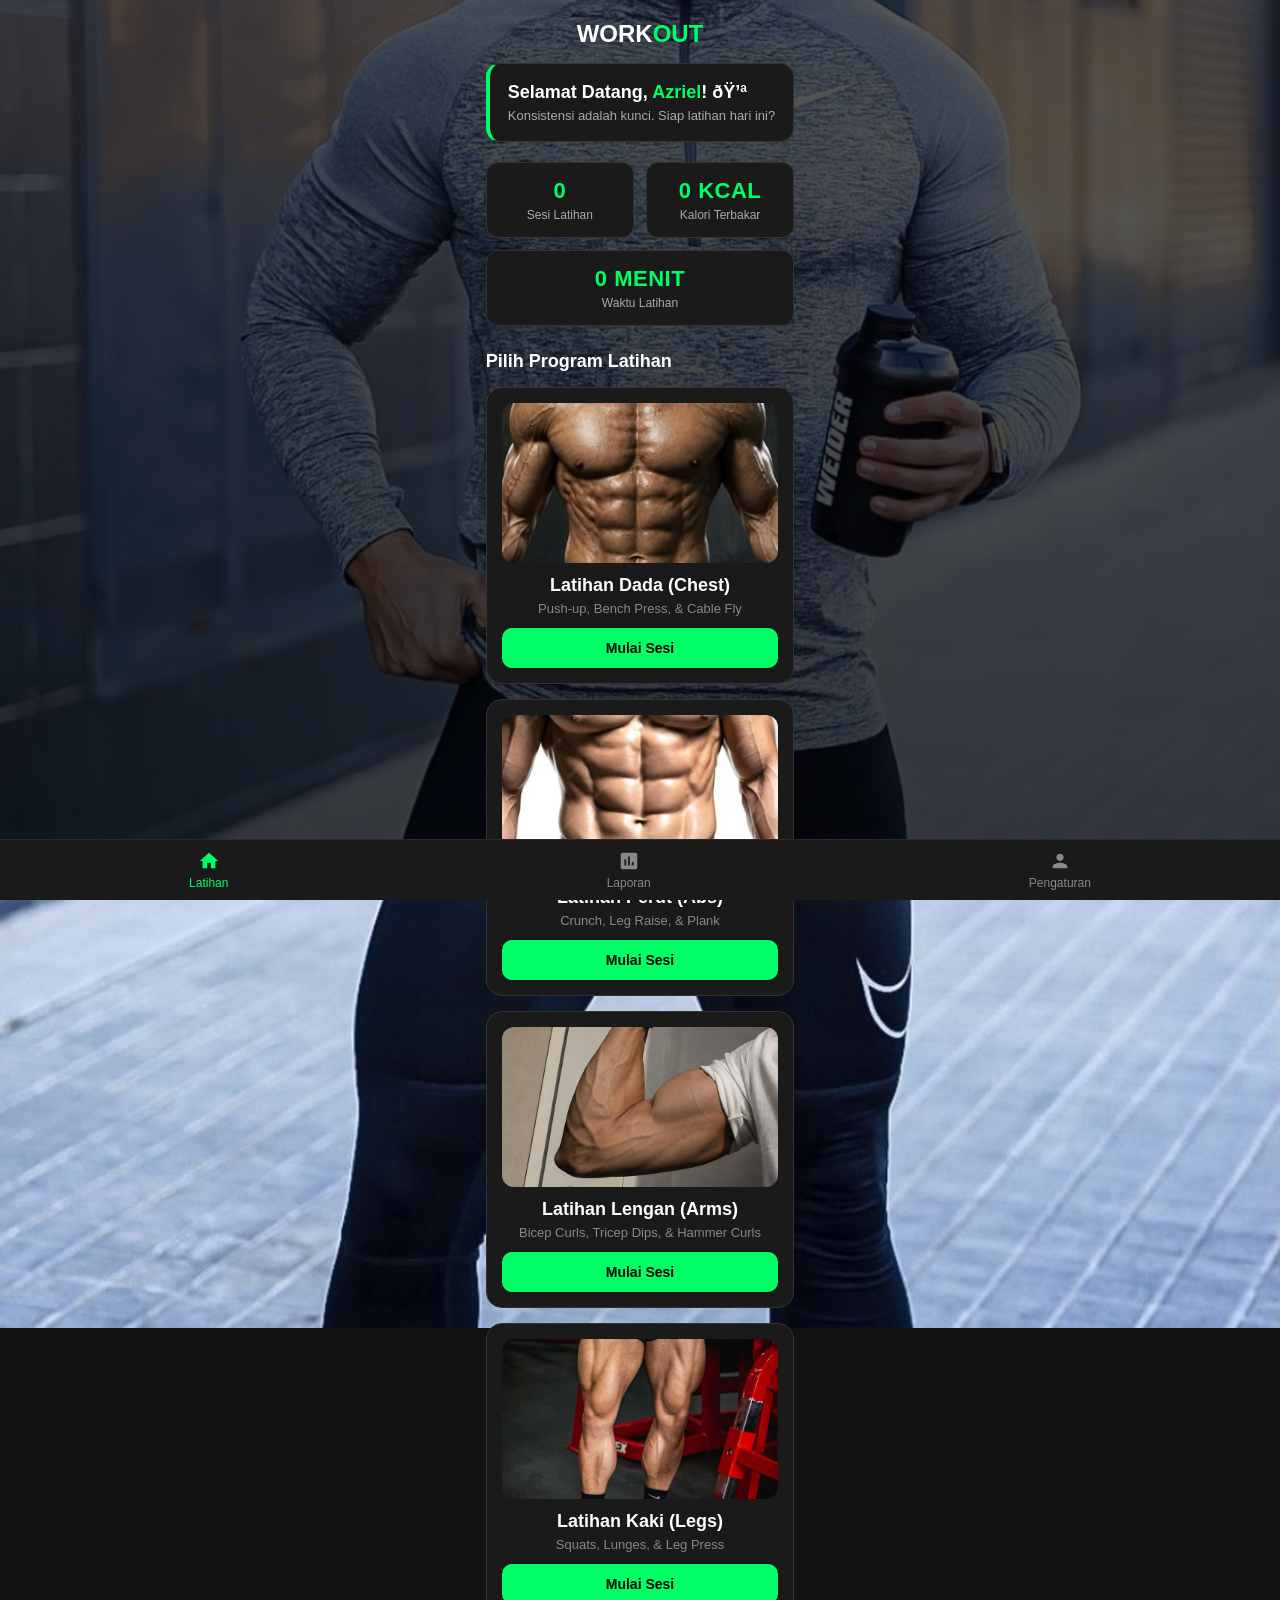
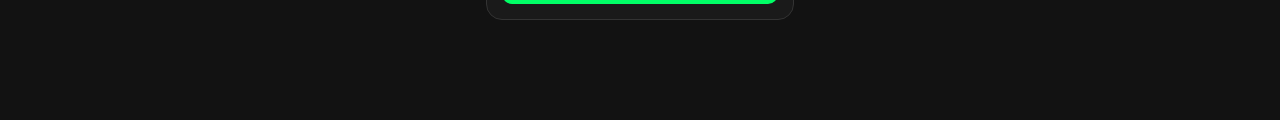
==== dashboard.html @ 65517f52 "Add files via upload" ====
﻿<!DOCTYPE html>
<html lang="id">
<head>
    <meta charset="UTF-8">
    <meta name="viewport" content="width=device-width, initial-scale=1.0">
    <title>Workout - Dashboard</title>
    <link rel="stylesheet" href="style.css">
    <style>
        body {
            background-color: #121212;
            color: #ffffff;
            font-family: 'Segoe UI', Tahoma, Geneva, Verdana, sans-serif;
            margin: 0;
            padding: 0;
            padding-bottom: 80px; /* Jarak agar tidak tertutup bottom navbar */
        }

        /* Container Utama */
        .container {
            max-width: 500px;
            margin: 0 auto;
            padding: 20px 15px;
        }

        /* Logo Header di Paling Atas */
        .app-header {
            margin-bottom: 15px;
        }

        .logo {
            font-size: 24px;
            font-weight: bold;
            color: #fff;
            margin: 0;
        }

        .logo span {
            color: #00ff66;
        }

        /* Card Sapaan Selamat Datang */
        .welcome-card {
            background: #1a1a1a;
            border: 1px solid #333;
            padding: 18px;
            border-radius: 14px;
            border-left: 4px solid #00ff66;
            margin-bottom: 20px;
        }

        /* Ringkasan Statistik Latihan */
        .stats-grid {
            display: grid;
            grid-template-columns: repeat(2, 1fr);
            gap: 12px;
            margin-bottom: 20px;
        }

        .stat-card {
            background: #1a1a1a;
            padding: 15px 10px;
            border-radius: 12px;
            border: 1px solid #333;
            text-align: center;
        }

        .stat-card.full-width {
            grid-column: span 2;
        }

        .stat-card h3 {
            font-size: 22px;
            color: #00ff66;
            margin: 0 0 4px 0;
        }

        .stat-card p {
            color: #aaa;
            font-size: 12px;
            margin: 0;
        }

        /* Grid Program Latihan */
        .workout-grid {
            display: flex;
            flex-direction: column;
            gap: 15px;
        }

        .workout-card {
            background: #1a1a1a;
            border: 1px solid #333;
            border-radius: 16px;
            padding: 15px;
            display: flex;
            flex-direction: column;
            align-items: center;
            text-align: center;
            gap: 12px;
        }

        .workout-img {
            width: 100%;
            height: 160px;
            border-radius: 12px;
            object-fit: cover;
            background-color: #242424;
        }

        .card-btn {
            display: block;
            width: 100%;
            box-sizing: border-box;
            padding: 12px;
            background: #00ff66;
            color: #000;
            border-radius: 10px;
            font-weight: bold;
            font-size: 14px;
            text-decoration: none;
            text-align: center;
            transition: 0.2s;
        }

        .card-btn:hover {
            opacity: 0.9;
        }

        /* Bottom Navbar Melayang */
        .bottom-nav {
            position: fixed;
            bottom: 0;
            left: 0;
            width: 100%;
            background: #1a1a1a;
            border-top: 1px solid #2a2a2a;
            display: flex;
            justify-content: space-around;
            padding: 10px 0;
            z-index: 1000;
        }

        .nav-item {
            text-decoration: none;
            color: #888;
            font-size: 12px;
            display: flex;
            flex-direction: column;
            align-items: center;
            gap: 4px;
            transition: 0.2s;
        }

        .nav-item.active, .nav-item:hover { 
            color: #00ff66; 
        }

        .nav-item svg { 
            width: 22px; 
            height: 22px; 
            fill: currentColor; 
        }
    </style>
</head>
<body>

    <main class="container">
        <!-- 1. LOGO WORKOUT DI PALING ATAS -->
        <header class="app-header">
            <h1 class="logo">WORK<span>OUT</span></h1>
        </header>

        <!-- 2. CARD SELAMAT DATANG AZRIEL -->
        <section class="welcome-card">
            <h2 style="margin: 0 0 5px 0; font-size: 18px;">Selamat Datang, <span id="welcomeName" style="color: #00ff66;">Azriel</span>! ðŸ’ª</h2>
            <p style="margin: 0; color: #aaa; font-size: 13px;">Konsistensi adalah kunci. Siap latihan hari ini?</p>
        </section>

        <!-- 3. KOTAK STATISTIK LATIHAN -->
        <section class="stats-grid">
            <div class="stat-card">
                <h3 id="statSesi">0</h3>
                <p>Sesi Latihan</p>
            </div>
            <div class="stat-card">
                <h3 id="statKalori">0 Kcal</h3>
                <p>Kalori Terbakar</p>
            </div>
            <div class="stat-card full-width">
                <h3 id="statMenit">0 Menit</h3>
                <p>Waktu Latihan</p>
            </div>
        </section>

        <!-- 4. PROGRAM LATIHAN -->
        <h3 style="margin: 25px 0 15px 0; font-size: 18px;">Pilih Program Latihan</h3>
        <section class="workout-grid">
            
            <div class="workout-card">
                <img src="dada.jpg" alt="Dada" class="workout-img" onerror="this.src='https://images.unsplash.com/photo-1581009146145-b5ef050c2e1e?w=400'">
                <div style="width:100%;">
                    <h3 style="margin:0 0 5px 0;">Latihan Dada (Chest)</h3>
                    <p style="margin:0 0 12px 0; color:#888; font-size:13px;">Push-up, Bench Press, & Cable Fly</p>
                    <a href="detail-workout.html?kategori=dada" class="card-btn">Mulai Sesi</a>
                </div>
            </div>

            <div class="workout-card">
                <img src="perut.jpg" alt="Perut" class="workout-img" onerror="this.src='https://images.unsplash.com/photo-1571019613454-1cb2f99b2d8b?w=400'">
                <div style="width:100%;">
                    <h3 style="margin:0 0 5px 0;">Latihan Perut (Abs)</h3>
                    <p style="margin:0 0 12px 0; color:#888; font-size:13px;">Crunch, Leg Raise, & Plank</p>
                    <a href="detail-workout.html?kategori=perut" class="card-btn">Mulai Sesi</a>
                </div>
            </div>

            <div class="workout-card">
                <img src="tangan.jpg" alt="Lengan" class="workout-img" onerror="this.src='https://images.unsplash.com/photo-1584735935682-2f2b69dff9d2?w=400'">
                <div style="width:100%;">
                    <h3 style="margin:0 0 5px 0;">Latihan Lengan (Arms)</h3>
                    <p style="margin:0 0 12px 0; color:#888; font-size:13px;">Bicep Curls, Tricep Dips, & Hammer Curls</p>
                    <a href="detail-workout.html?kategori=lengan" class="card-btn">Mulai Sesi</a>
                </div>
            </div>

            <div class="workout-card">
                <img src="kaki.jpg" alt="Kaki" class="workout-img" onerror="this.src='https://images.unsplash.com/photo-1534438327276-14e5300c3a48?w=400'">
                <div style="width:100%;">
                    <h3 style="margin:0 0 5px 0;">Latihan Kaki (Legs)</h3>
                    <p style="margin:0 0 12px 0; color:#888; font-size:13px;">Squats, Lunges, & Leg Press</p>
                    <a href="detail-workout.html?kategori=kaki" class="card-btn">Mulai Sesi</a>
                </div>
            </div>

        </section>
    </main>

    <!-- BOTTOM NAVBAR -->
    <nav class="bottom-nav">
        <a href="dashboard.html" class="nav-item active">
            <svg viewBox="0 0 24 24"><path d="M10 20v-6h4v6h5v-8h3L12 3 2 12h3v8z"/></svg>
            Latihan
        </a>
        <a href="progress.html" class="nav-item">
            <svg viewBox="0 0 24 24"><path d="M19 3H5c-1.1 0-2 .9-2 2v14c0 1.1.9 2 2 2h14c1.1 0 2-.9 2-2V5c0-1.1-.9-2-2-2zM9 17H7v-7h2v7zm4 0h-2V7h2v10zm4 0h-2v-4h2v4z"/></svg>
            Laporan
        </a>
        <a href="account.html" class="nav-item">
            <svg viewBox="0 0 24 24"><path d="M12 12c2.21 0 4-1.79 4-4s-1.79-4-4-4-4 1.79-4 4 1.79 4 4 4zm0 2c-2.67 0-8 1.34-8 4v2h16v-2c0-2.66-5.33-4-8-4z"/></svg>
            Pengaturan
        </a>
    </nav>

    <!-- SCRIPT DATA LOGICAL -->
    <script>
        window.addEventListener("DOMContentLoaded", function() {
            let savedName = localStorage.getItem("userName") || "Azriel";
            savedName = savedName.replace(/\(Google\)/gi, '').trim();
            document.getElementById("welcomeName").textContent = savedName;

            document.getElementById('statSesi').innerText = localStorage.getItem('totalSesi') || '0';
            document.getElementById('statKalori').innerText = (localStorage.getItem('totalKalori') || '0') + " Kcal";
            document.getElementById('statMenit').innerText = (localStorage.getItem('totalMenit') || '0') + " Menit";
        });
    </script>
</body>
</html>
---- style.css ----
* {
    margin: 0;
    padding: 0;
    box-sizing: border-box;
}

body {
    font-family: Arial, sans-serif;
    color: white;
    min-height: 100vh;

    display: flex;
    justify-content: center;
    align-items: center;

    background:
        linear-gradient(
            rgba(0, 0, 0, 0.65),
            rgba(0, 0, 0, 0.75)
        ),
        url("gym.jpg");

    background-size: cover;
    background-position: center;
    background-repeat: no-repeat;
    background-attachment: fixed;
}



.login-container {
    background: rgba(27, 33, 27, 0.90);
    backdrop-filter: blur(10px);

    padding: 40px;
    width: 350px;
    border-radius: 15px;
    border: 1px solid rgba(255, 255, 255, 0.1);
}


h1 {
    text-align: center;
    color: white;
    margin-bottom: 35px;
}

h1 span {
    color: #a5f044;
}

h2 {
    margin-bottom: 10px;
}

p {
    color: #aaa;
    font-size: 14px;
    margin-bottom: 25px;
}

label {
    display: block;
    margin-bottom: 8px;
}

input {
    width: 100%;
    padding: 12px;
    margin-bottom: 20px;
    background: #101410;
    border: 1px solid #444;
    border-radius: 7px;
    color: white;
}

button {
    width: 100%;
    padding: 13px;
    background: #a5f044;
    border: none;
    border-radius: 7px;
    font-weight: bold;
    cursor: pointer;
}

.register {
    text-align: center;
    margin-top: 25px;
}

.register a {
    color: #a5f044;
    text-decoration: none;
}
 
.divider {
    display: flex;
    align-items: center;
    gap: 15px;
    margin: 25px 0;
    color: #888;
    font-size: 12px;
}

.divider::before,
.divider::after {
    content: "";
    flex: 1;
    height: 1px;
    background: #444;
}

.google-btn {
    width: 100%;
    padding: 13px;
    background: white;
    color: #222;
    border: none;
    border-radius: 7px;
    display: flex;
    align-items: center;
    justify-content: center;
    gap: 12px;
    cursor: pointer;
    font-size: 14px;
}

.google-btn img {
    width: 20px;
    height: 20px;
}

.google-btn:hover {
    background: #eeeeee;
}

/* ================= DASHBOARD STYLES ================= */
.dashboard-body {
    background: #121212;
    min-height: 100vh;
    display: flex;
    flex-direction: column;
    justify-content: flex-start;
    align-items: stretch;
}

.navbar {
    display: flex;
    justify-content: space-between;
    align-items: center;
    padding: 15px 30px;
    background: #1e1e1e;
    border-bottom: 1px solid rgba(255, 255, 255, 0.1);
}

.navbar .logo {
    font-size: 24px;
    margin: 0;
}

.navbar .logo span {
    color: #80ef80;
}

.user-profile {
    display: flex;
    align-items: center;
    gap: 15px;
}

.logout-btn {
    background: #e74c3c;
    color: white;
    border: none;
    padding: 8px 16px;
    border-radius: 6px;
    cursor: pointer;
    font-weight: bold;
    transition: 0.3s;
}

.logout-btn:hover {
    background: #c0392b;
}

.dashboard-container {
    max-width: 1000px;
    margin: 30px auto;
    padding: 0 20px;
    width: 100%;
}

.welcome-card {
    background: linear-gradient(135deg, rgba(30,30,30,0.9), rgba(45,45,45,0.9));
    border-left: 5px solid #80ef80;
    padding: 25px;
    border-radius: 12px;
    margin-bottom: 25px;
}

.welcome-card h2 {
    margin-bottom: 8px;
}

.welcome-card h2 span {
    color: #80ef80;
}

.stats-grid {
    display: grid;
    grid-template-columns: repeat(auto-fit, minmax(200px, 1fr));
    gap: 15px;
    margin-bottom: 30px;
}

.stat-box {
    background: #1e1e1e;
    padding: 20px;
    border-radius: 10px;
    text-align: center;
    border: 1px solid rgba(255, 255, 255, 0.05);
}

.stat-box h3 {
    font-size: 26px;
    color: #80ef80;
    margin-bottom: 5px;
}

.section-title {
    margin-bottom: 20px;
    font-size: 20px;
}

.workout-grid {
    display: grid;
    grid-template-columns: repeat(auto-fit, minmax(220px, 1fr));
    gap: 20px;
}

.workout-card {
    background: #1e1e1e;
    padding: 20px;
    border-radius: 12px;
    border: 1px solid rgba(255, 255, 255, 0.08);
    display: flex;
    flex-direction: column;
    justify-content: space-between;
}

.workout-card h3 {
    font-size: 18px;
    margin-bottom: 8px;
}

.workout-card p {
    color: #aaa;
    font-size: 13px;
    margin-bottom: 20px;
}

.start-btn {
    background: #80ef80;
    color: #111;
    border: none;
    padding: 10px;
    border-radius: 6px;
    font-weight: bold;
    cursor: pointer;
    transition: 0.3s;
}

.start-btn:hover {
    background: #66d466;
}
/* ================= DASHBOARD STYLES (SIMPEL) ================= */
.dashboard-body {
    background: #121212;
    color: white;
    min-height: 100vh;
    margin: 0;
    font-family: Arial, sans-serif;
}

.navbar {
    display: flex;
    justify-content: space-between;
    align-items: center;
    padding: 15px 30px;
    background: #1e1e1e;
    border-bottom: 1px solid rgba(255, 255, 255, 0.1);
}

.navbar .logo {
    font-size: 24px;
    margin: 0;
    color: white;
}

.navbar .logo span {
    color: #80ef80;
}

.user-profile {
    display: flex;
    align-items: center;
    gap: 15px;
}

.logout-btn {
    background: #e74c3c;
    color: white;
    border: none;
    padding: 8px 16px;
    border-radius: 6px;
    cursor: pointer;
    font-weight: bold;
    transition: 0.3s;
}

.logout-btn:hover {
    background: #c0392b;
}

.dashboard-container {
    max-width: 1000px;
    margin: 30px auto;
    padding: 0 20px;
}

.welcome-card {
    background: linear-gradient(135deg, rgba(30,30,30,0.9), rgba(45,45,45,0.9));
    border-left: 5px solid #80ef80;
    padding: 25px;
    border-radius: 12px;
    margin-bottom: 25px;
}

.welcome-card h2 {
    margin-top: 0;
    margin-bottom: 8px;
}

.welcome-card h2 span {
    color: #80ef80;
}

.stats-grid {
    display: grid;
    grid-template-columns: repeat(auto-fit, minmax(200px, 1fr));
    gap: 15px;
    margin-bottom: 30px;
}

.stat-box {
    background: #1e1e1e;
    padding: 20px;
    border-radius: 10px;
    text-align: center;
    border: 1px solid rgba(255, 255, 255, 0.05);
}

.stat-box h3 {
    font-size: 26px;
    color: #80ef80;
    margin-bottom: 5px;
}

.section-title {
    margin-bottom: 20px;
    font-size: 20px;
}

.workout-grid {
    display: grid;
    grid-template-columns: repeat(auto-fit, minmax(220px, 1fr));
    gap: 20px;
}

.workout-card {
    background: #1e1e1e;
    padding: 20px;
    border-radius: 12px;
    border: 1px solid rgba(255, 255, 255, 0.08);
    display: flex;
    flex-direction: column;
    justify-content: space-between;
}

.workout-card h3 {
    font-size: 18px;
    margin-bottom: 8px;
}

.workout-card p {
    color: #aaa;
    font-size: 13px;
    margin-bottom: 20px;
}

.start-btn {
    background: #80ef80;
    color: #111;
    border: none;
    padding: 10px;
    border-radius: 6px;
    font-weight: bold;
    cursor: pointer;
    transition: 0.3s;
}

.start-btn:hover {
    background: #66d466;
}
.navbar .logo span, 
.welcome-card h2 span, 
.stat-box h3 {
    color: #20b63e; /* Berubah jadi kuning */
}

.start-btn {
    background: #0ea83d; /* Tombol jadi warna kuning */
    color: #111;
}
.start-btn:hover {
    background: #076c30; /* Kuning agak gelap sedikit saat kursor ditaruh di atasnya */
}
.welcome-card {
    border-left: 5px solid #21b84c; /* Garis pinggir banner jadi kuning */
}
/* Styling Halaman Select Gender */
.gender-body {
    background-color: #121212;
    color: #ffffff;
    display: flex;
    justify-content: center;
    align-items: center;
    min-height: 100vh;
    margin: 0;
    font-family: 'Segoe UI', Tahoma, Geneva, Verdana, sans-serif;
}

.gender-container {
    background: #1e1e1e;
    padding: 30px 25px;
    border-radius: 16px;
    width: 90%;
    max-width: 400px;
    text-align: center;
    box-shadow: 0 8px 24px rgba(0, 0, 0, 0.5);
    border: 1px solid #2a2a2a;
}

.progress-bar-container {
    width: 100%;
    height: 4px;
    background: #333;
    border-radius: 2px;
    margin-bottom: 25px;
    overflow: hidden;
}

.progress-bar {
    width: 60%;
    height: 100%;
    background: #f1c40f;
}

.gender-container h1 {
    font-size: 22px;
    margin-bottom: 8px;
    color: #fff;
}

.gender-container .subtitle {
    font-size: 13px;
    color: #aaa;
    margin-bottom: 30px;
    line-height: 1.4;
}

.gender-options {
    display: flex;
    gap: 15px;
    margin-bottom: 30px;
}

.gender-card {
    flex: 1;
    background: #2a2a2a;
    border: 2px solid transparent;
    border-radius: 12px;
    padding: 20px 10px;
    cursor: pointer;
    transition: all 0.3s ease;
}

.gender-card:hover {
    background: #333;
}

.gender-card.active {
    border-color: #f1c40f;
    background: rgba(241, 196, 15, 0.08);
}

.gender-icon {
    font-size: 36px;
    margin-bottom: 10px;
}

.gender-card h3 {
    font-size: 15px;
    margin: 0;
    color: #fff;
}

.gender-card.active h3 {
    color: #f1c40f;
}

.lanjut-btn {
    width: 100%;
    padding: 14px;
    background: #f1c40f;
    color: #000;
    border: none;
    border-radius: 25px;
    font-weight: bold;
    font-size: 15px;
    letter-spacing: 1px;
    cursor: pointer;
    transition: background 0.2s ease;
}

.lanjut-btn:hover {
    background: #d4ac0d;
}
/* Container untuk 2 kartu berdampingan */
.gender-options {
    display: flex;
    gap: 15px;
    margin-bottom: 25px;
    justify-content: center;
}

/* Ukuran kartu disesuaikan */
.gender-card {
    flex: 1;
    background: #2a2a2a;
    border: 2px solid transparent;
    border-radius: 12px;
    padding: 15px 10px;
    cursor: pointer;
    transition: all 0.3s cubic-bezier(0.4, 0, 0.2, 1);
    text-align: center;
}

.gender-card:hover {
    background: #333;
}

/* Efek mengambang & aksen kuning saat dipilih */
.gender-card.active {
    border-color: #f1c40f;
    background: rgba(241, 196, 15, 0.08);
    transform: translateY(-4px);
    box-shadow: 0 6px 15px rgba(241, 196, 15, 0.2);
}

/* MEMBATASI UKURAN GAMBAR (Penting) */
.gender-img-container {
    width: 65px;
    height: 65px;
    margin: 0 auto 10px auto;
    border-radius: 50%;
    overflow: hidden;
    border: 2px solid #444;
}

.gender-img-container img {
    width: 100%;
    height: 100%;
    object-fit: cover;
    display: block;
}

.gender-card.active .gender-img-container {
    border-color: #f1c40f;
}

.gender-card h3 {
    font-size: 14px;
    margin: 0;
    color: #fff;
}

.gender-card.active h3 {
    color: #f1c40f;
}
/* Styling Pilihan Target (Goal) */
.goal-options {
    display: flex;
    flex-direction: column;
    gap: 12px;
    margin-bottom: 25px;
}

.goal-card {
    display: flex;
    align-items: center;
    gap: 15px;
    background: #2a2a2a;
    border: 2px solid transparent;
    border-radius: 12px;
    padding: 15px;
    cursor: pointer;
    transition: all 0.3s cubic-bezier(0.4, 0, 0.2, 1);
    text-align: left;
}

.goal-card:hover {
    background: #333;
}

.goal-card.active {
    border-color: #f1c40f;
    background: rgba(241, 196, 15, 0.08);
    transform: translateY(-3px);
    box-shadow: 0 6px 15px rgba(241, 196, 15, 0.2);
}

.goal-icon {
    font-size: 24px;
    background: rgba(255, 255, 255, 0.05);
    width: 45px;
    height: 45px;
    display: flex;
    align-items: center;
    justify-content: center;
    border-radius: 10px;
}

.goal-info h3 {
    font-size: 15px;
    margin: 0 0 4px 0;
    color: #fff;
}

.goal-info p {
    font-size: 12px;
    margin: 0;
    color: #aaa;
}

.goal-card.active .goal-info h3 {
    color: #f1c40f;
}
/* Styling untuk Kotak Statistik Progress */
.stats-grid {
    display: grid;
    grid-template-columns: repeat(auto-fit, minmax(200px, 1fr));
    gap: 15px;
    margin-top: 20px;
}

.stat-card {
    background: #2a2a2a;
    border: 1px solid #333;
    border-radius: 12px;
    padding: 20px;
    text-align: center;
}

.stat-card h3 {
    font-size: 13px;
    color: #aaa;
    margin: 0 0 8px 0;
    text-transform: uppercase;
    letter-spacing: 0.5px;
}

.stat-value {
    font-size: 22px;
    font-weight: bold;
    color: #fff;
    margin: 0;
}
/* Styling Tombol Navigasi Kapsul & Selaras */
.nav-links a {
    background-color: #2a2a2a;
    color: #fff !important;
    padding: 8px 18px;
    border-radius: 20px; /* Bentuk kapsul/bulat */
    border: 1px solid #444;
    text-decoration: none;
    font-weight: bold; /* Teks tebal */
    transition: all 0.3s cubic-bezier(0.4, 0, 0.2, 1);
    display: inline-block;
}

/* Efek Ngambang Saat Kursor Diarahkan (Hover) */
.nav-links a:hover {
    transform: translateY(-4px);
    background-color: #2ecc71;
    color: #121212 !important;
    border-color: #2ecc71;
    box-shadow: 0 6px 15px rgba(46, 204, 113, 0.4);
}

/* Efek Klik (Active) */
.nav-links a:active {
    transform: translateY(-1px);
    box-shadow: 0 2px 8px rgba(46, 204, 113, 0.2);
}

/* Tombol Aktif (Menyala Hijau Selaras dengan Logo & Statistik) */
.nav-links a.active-nav {
    background-color: #2ecc71 !important;
    color: #121212 !important;
    border-color: #2ecc71 !important;
    font-weight: bold;
    box-shadow: 0 4px 12px rgba(46, 204, 113, 0.3);
}
/* =========================================
   STYLE & ANIMASI HALAMAN WORKOUT (DETAIL)
   ========================================= */

/* Hero / Header Card Workout */
.workout-hero-card {
    background: linear-gradient(135deg, #1e293b 0%, #0f172a 100%);
    border: 1px solid #334155;
    border-radius: 16px;
    padding: 24px;
    margin-bottom: 25px;
    position: relative;
    box-shadow: 0 10px 25px rgba(0, 0, 0, 0.4);
}

.back-btn {
    background: transparent;
    border: none;
    color: #2ecc71;
    font-weight: bold;
    cursor: pointer;
    font-size: 14px;
    margin-bottom: 15px;
    transition: transform 0.2s ease;
}

.back-btn:hover {
    transform: translateX(-4px);
}

.hero-content h2 {
    font-size: 26px;
    color: #ffffff;
    margin-bottom: 10px;
}

.workout-meta {
    display: flex;
    gap: 20px;
    color: #94a3b8;
    font-size: 14px;
    margin-bottom: 20px;
}

.primary-start-btn {
    width: 100%;
    background: #2ecc71;
    color: #121212;
    border: none;
    padding: 14px;
    border-radius: 30px;
    font-size: 16px;
    font-weight: bold;
    cursor: pointer;
    transition: all 0.3s cubic-bezier(0.4, 0, 0.2, 1);
    box-shadow: 0 4px 15px rgba(46, 204, 113, 0.3);
}

.primary-start-btn:hover {
    transform: translateY(-3px);
    box-shadow: 0 8px 20px rgba(46, 204, 113, 0.5);
    background: #27ae60;
}

.primary-start-btn:active {
    transform: translateY(-1px);
}

/* Header Section Flex */
.section-header-flex {
    display: flex;
    justify-content: space-between;
    align-items: center;
    margin-bottom: 15px;
}

.sub-text {
    color: #64748b;
    font-size: 14px;
}

/* List Exercise Card */
.exercise-list {
    display: flex;
    flex-direction: column;
    gap: 12px;
}

.exercise-card {
    background-color: #1a1a1a;
    border: 1px solid #2a2a2a;
    border-radius: 14px;
    padding: 12px 18px;
    display: flex;
    justify-content: space-between;
    align-items: center;
    transition: all 0.3s ease;
    cursor: pointer;
}

.exercise-card:hover {
    transform: translateY(-3px);
    border-color: #2ecc71;
    box-shadow: 0 6px 16px rgba(0, 0, 0, 0.4);
}

.exercise-left {
    display: flex;
    align-items: center;
    gap: 15px;
}

.drag-icon {
    color: #4b5563;
    font-size: 18px;
    cursor: grab;
}

.exercise-img-box {
    width: 55px;
    height: 55px;
    background-color: #262626;
    border-radius: 10px;
    display: flex;
    align-items: center;
    justify-content: center;
    overflow: hidden;
}

.exercise-anim {
    width: 40px;
    height: 40px;
    object-fit: contain;
    transition: transform 0.3s ease;
}

/* Animasi Denyut / Ngedip halus pas kursor di atas gambar */
.exercise-card:hover .exercise-anim {
    transform: scale(1.15);
}

.exercise-info h3 {
    font-size: 16px;
    color: #ffffff;
    margin-bottom: 4px;
}

.exercise-spec {
    font-size: 13px;
    color: #2ecc71;
    font-weight: bold;
}

.swap-icon {
    color: #4b5563;
    font-size: 18px;
}
/* Pengaturan agar tampilan otomatis menyesuaikan layar HP */
@media screen and (max-width: 768px) {
    body {
        padding: 10px;
    }

    /* Menyesuaikan ukuran container utama di HP */
    .dashboard-container, .login-container, .progress-container {
        width: 100% !important;
        padding: 20px 15px !important;
        box-sizing: border-box;
    }

    /* Membuat menu navbar di atas lebih rapi di layar kecil */
    .navbar {
        flex-direction: column;
        gap: 10px;
        text-align: center;
        padding: 15px 10px;
    }

    .nav-links {
        justify-content: center;
    }

    /* Kotak statistik berderet ke bawah atau 2 kolom di HP */
    .stats-grid {
        grid-template-columns: repeat(2, 1fr) !important;
    }

    /* Ukuran teks judul agar tidak terlalu besar di HP */
    h1 {
        font-size: 24px !important;
    }
}
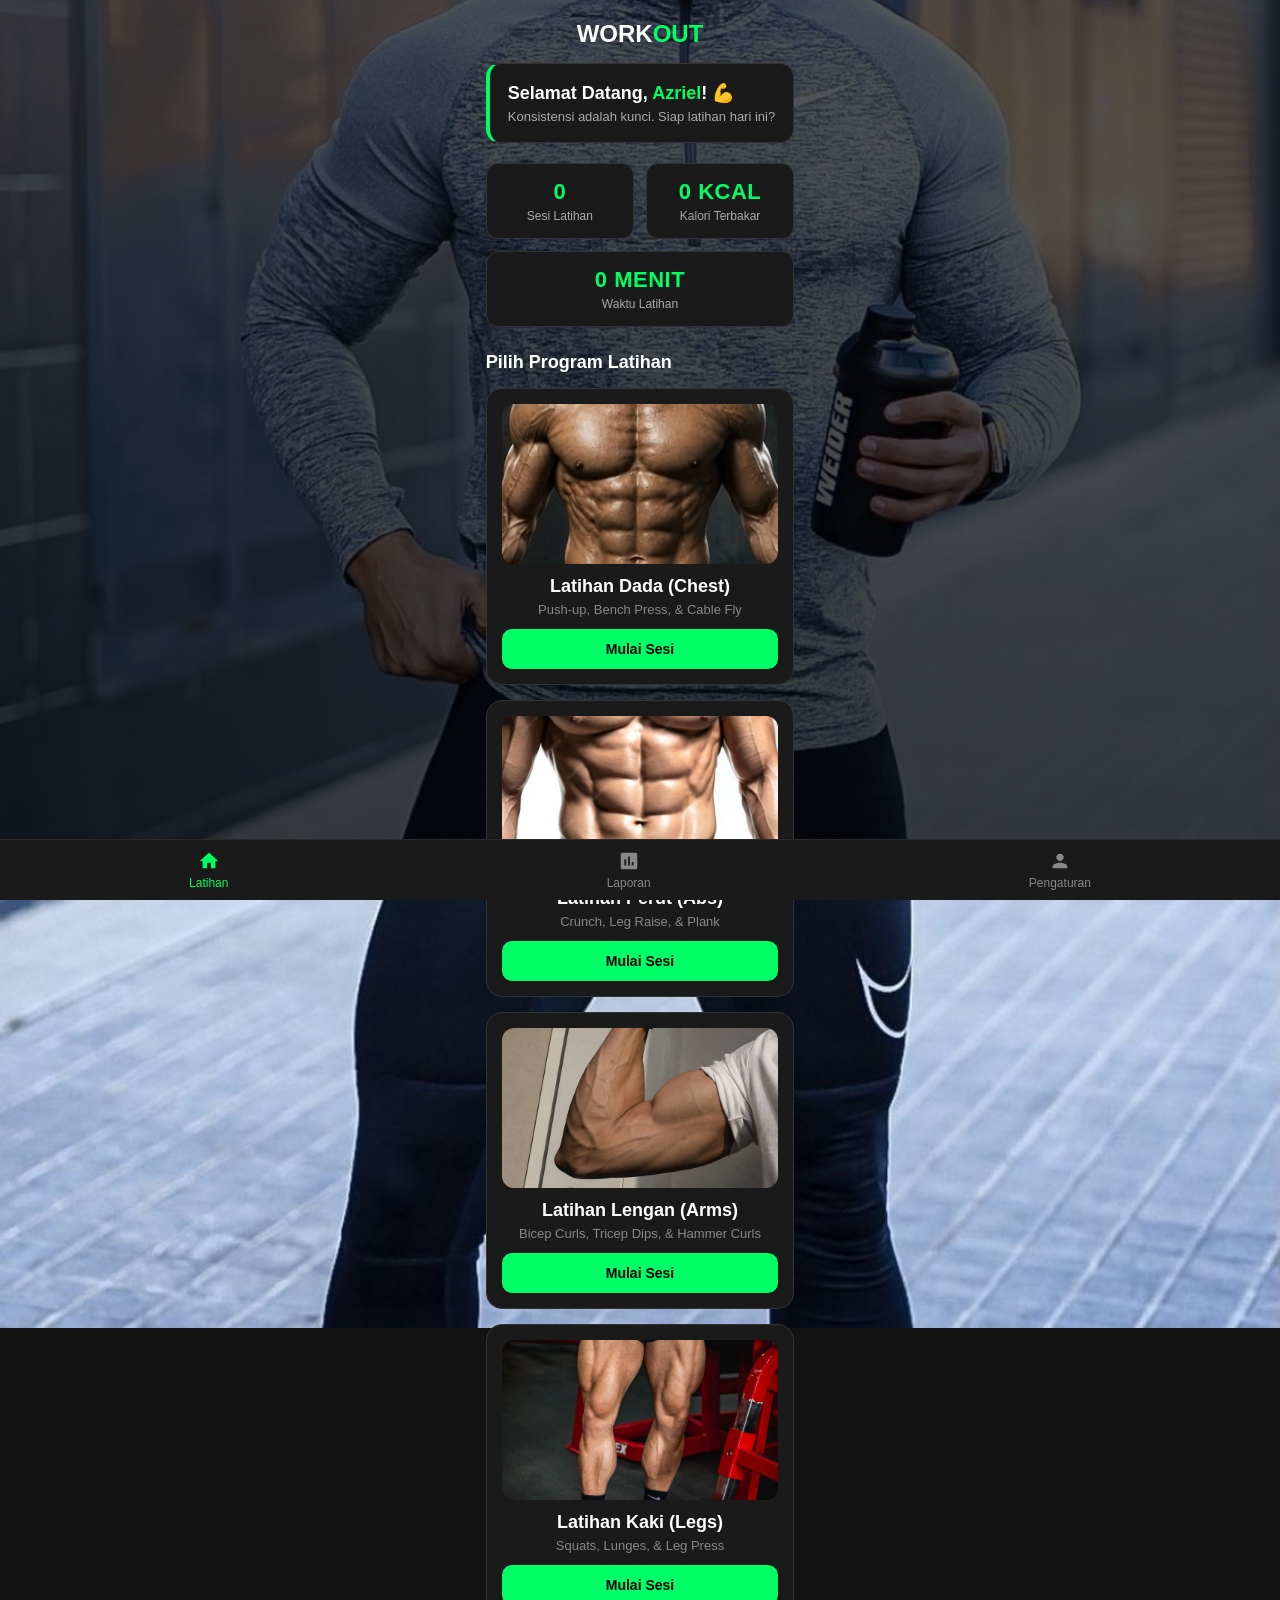
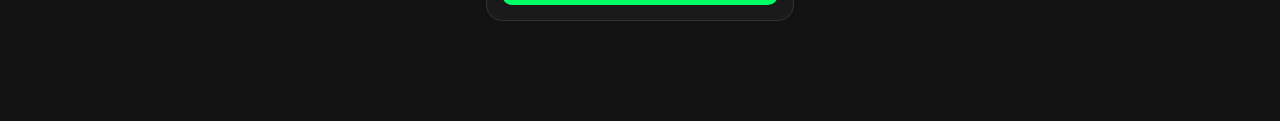
==== commit 351df876: "Add files via upload" ====
--- a/dashboard.html
+++ b/dashboard.html
@@ -1,267 +1,279 @@
-﻿<!DOCTYPE html>
-<html lang="id">
-<head>
-    <meta charset="UTF-8">
-    <meta name="viewport" content="width=device-width, initial-scale=1.0">
-    <title>Workout - Dashboard</title>
-    <link rel="stylesheet" href="style.css">
-    <style>
-        body {
-            background-color: #121212;
-            color: #ffffff;
-            font-family: 'Segoe UI', Tahoma, Geneva, Verdana, sans-serif;
-            margin: 0;
-            padding: 0;
-            padding-bottom: 80px; /* Jarak agar tidak tertutup bottom navbar */
-        }
-
-        /* Container Utama */
-        .container {
-            max-width: 500px;
-            margin: 0 auto;
-            padding: 20px 15px;
-        }
-
-        /* Logo Header di Paling Atas */
-        .app-header {
-            margin-bottom: 15px;
-        }
-
-        .logo {
-            font-size: 24px;
-            font-weight: bold;
-            color: #fff;
-            margin: 0;
-        }
-
-        .logo span {
-            color: #00ff66;
-        }
-
-        /* Card Sapaan Selamat Datang */
-        .welcome-card {
-            background: #1a1a1a;
-            border: 1px solid #333;
-            padding: 18px;
-            border-radius: 14px;
-            border-left: 4px solid #00ff66;
-            margin-bottom: 20px;
-        }
-
-        /* Ringkasan Statistik Latihan */
-        .stats-grid {
-            display: grid;
-            grid-template-columns: repeat(2, 1fr);
-            gap: 12px;
-            margin-bottom: 20px;
-        }
-
-        .stat-card {
-            background: #1a1a1a;
-            padding: 15px 10px;
-            border-radius: 12px;
-            border: 1px solid #333;
-            text-align: center;
-        }
-
-        .stat-card.full-width {
-            grid-column: span 2;
-        }
-
-        .stat-card h3 {
-            font-size: 22px;
-            color: #00ff66;
-            margin: 0 0 4px 0;
-        }
-
-        .stat-card p {
-            color: #aaa;
-            font-size: 12px;
-            margin: 0;
-        }
-
-        /* Grid Program Latihan */
-        .workout-grid {
-            display: flex;
-            flex-direction: column;
-            gap: 15px;
-        }
-
-        .workout-card {
-            background: #1a1a1a;
-            border: 1px solid #333;
-            border-radius: 16px;
-            padding: 15px;
-            display: flex;
-            flex-direction: column;
-            align-items: center;
-            text-align: center;
-            gap: 12px;
-        }
-
-        .workout-img {
-            width: 100%;
-            height: 160px;
-            border-radius: 12px;
-            object-fit: cover;
-            background-color: #242424;
-        }
-
-        .card-btn {
-            display: block;
-            width: 100%;
-            box-sizing: border-box;
-            padding: 12px;
-            background: #00ff66;
-            color: #000;
-            border-radius: 10px;
-            font-weight: bold;
-            font-size: 14px;
-            text-decoration: none;
-            text-align: center;
-            transition: 0.2s;
-        }
-
-        .card-btn:hover {
-            opacity: 0.9;
-        }
-
-        /* Bottom Navbar Melayang */
-        .bottom-nav {
-            position: fixed;
-            bottom: 0;
-            left: 0;
-            width: 100%;
-            background: #1a1a1a;
-            border-top: 1px solid #2a2a2a;
-            display: flex;
-            justify-content: space-around;
-            padding: 10px 0;
-            z-index: 1000;
-        }
-
-        .nav-item {
-            text-decoration: none;
-            color: #888;
-            font-size: 12px;
-            display: flex;
-            flex-direction: column;
-            align-items: center;
-            gap: 4px;
-            transition: 0.2s;
-        }
-
-        .nav-item.active, .nav-item:hover { 
-            color: #00ff66; 
-        }
-
-        .nav-item svg { 
-            width: 22px; 
-            height: 22px; 
-            fill: currentColor; 
-        }
-    </style>
-</head>
-<body>
-
-    <main class="container">
-        <!-- 1. LOGO WORKOUT DI PALING ATAS -->
-        <header class="app-header">
-            <h1 class="logo">WORK<span>OUT</span></h1>
-        </header>
-
-        <!-- 2. CARD SELAMAT DATANG AZRIEL -->
-        <section class="welcome-card">
-            <h2 style="margin: 0 0 5px 0; font-size: 18px;">Selamat Datang, <span id="welcomeName" style="color: #00ff66;">Azriel</span>! ðŸ’ª</h2>
-            <p style="margin: 0; color: #aaa; font-size: 13px;">Konsistensi adalah kunci. Siap latihan hari ini?</p>
-        </section>
-
-        <!-- 3. KOTAK STATISTIK LATIHAN -->
-        <section class="stats-grid">
-            <div class="stat-card">
-                <h3 id="statSesi">0</h3>
-                <p>Sesi Latihan</p>
-            </div>
-            <div class="stat-card">
-                <h3 id="statKalori">0 Kcal</h3>
-                <p>Kalori Terbakar</p>
-            </div>
-            <div class="stat-card full-width">
-                <h3 id="statMenit">0 Menit</h3>
-                <p>Waktu Latihan</p>
-            </div>
-        </section>
-
-        <!-- 4. PROGRAM LATIHAN -->
-        <h3 style="margin: 25px 0 15px 0; font-size: 18px;">Pilih Program Latihan</h3>
-        <section class="workout-grid">
-            
-            <div class="workout-card">
-                <img src="dada.jpg" alt="Dada" class="workout-img" onerror="this.src='https://images.unsplash.com/photo-1581009146145-b5ef050c2e1e?w=400'">
-                <div style="width:100%;">
-                    <h3 style="margin:0 0 5px 0;">Latihan Dada (Chest)</h3>
-                    <p style="margin:0 0 12px 0; color:#888; font-size:13px;">Push-up, Bench Press, & Cable Fly</p>
-                    <a href="detail-workout.html?kategori=dada" class="card-btn">Mulai Sesi</a>
-                </div>
-            </div>
-
-            <div class="workout-card">
-                <img src="perut.jpg" alt="Perut" class="workout-img" onerror="this.src='https://images.unsplash.com/photo-1571019613454-1cb2f99b2d8b?w=400'">
-                <div style="width:100%;">
-                    <h3 style="margin:0 0 5px 0;">Latihan Perut (Abs)</h3>
-                    <p style="margin:0 0 12px 0; color:#888; font-size:13px;">Crunch, Leg Raise, & Plank</p>
-                    <a href="detail-workout.html?kategori=perut" class="card-btn">Mulai Sesi</a>
-                </div>
-            </div>
-
-            <div class="workout-card">
-                <img src="tangan.jpg" alt="Lengan" class="workout-img" onerror="this.src='https://images.unsplash.com/photo-1584735935682-2f2b69dff9d2?w=400'">
-                <div style="width:100%;">
-                    <h3 style="margin:0 0 5px 0;">Latihan Lengan (Arms)</h3>
-                    <p style="margin:0 0 12px 0; color:#888; font-size:13px;">Bicep Curls, Tricep Dips, & Hammer Curls</p>
-                    <a href="detail-workout.html?kategori=lengan" class="card-btn">Mulai Sesi</a>
-                </div>
-            </div>
-
-            <div class="workout-card">
-                <img src="kaki.jpg" alt="Kaki" class="workout-img" onerror="this.src='https://images.unsplash.com/photo-1534438327276-14e5300c3a48?w=400'">
-                <div style="width:100%;">
-                    <h3 style="margin:0 0 5px 0;">Latihan Kaki (Legs)</h3>
-                    <p style="margin:0 0 12px 0; color:#888; font-size:13px;">Squats, Lunges, & Leg Press</p>
-                    <a href="detail-workout.html?kategori=kaki" class="card-btn">Mulai Sesi</a>
-                </div>
-            </div>
-
-        </section>
-    </main>
-
-    <!-- BOTTOM NAVBAR -->
-    <nav class="bottom-nav">
-        <a href="dashboard.html" class="nav-item active">
-            <svg viewBox="0 0 24 24"><path d="M10 20v-6h4v6h5v-8h3L12 3 2 12h3v8z"/></svg>
-            Latihan
-        </a>
-        <a href="progress.html" class="nav-item">
-            <svg viewBox="0 0 24 24"><path d="M19 3H5c-1.1 0-2 .9-2 2v14c0 1.1.9 2 2 2h14c1.1 0 2-.9 2-2V5c0-1.1-.9-2-2-2zM9 17H7v-7h2v7zm4 0h-2V7h2v10zm4 0h-2v-4h2v4z"/></svg>
-            Laporan
-        </a>
-        <a href="account.html" class="nav-item">
-            <svg viewBox="0 0 24 24"><path d="M12 12c2.21 0 4-1.79 4-4s-1.79-4-4-4-4 1.79-4 4 1.79 4 4 4zm0 2c-2.67 0-8 1.34-8 4v2h16v-2c0-2.66-5.33-4-8-4z"/></svg>
-            Pengaturan
-        </a>
-    </nav>
-
-    <!-- SCRIPT DATA LOGICAL -->
-    <script>
-        window.addEventListener("DOMContentLoaded", function() {
-            let savedName = localStorage.getItem("userName") || "Azriel";
-            savedName = savedName.replace(/\(Google\)/gi, '').trim();
-            document.getElementById("welcomeName").textContent = savedName;
-
-            document.getElementById('statSesi').innerText = localStorage.getItem('totalSesi') || '0';
-            document.getElementById('statKalori').innerText = (localStorage.getItem('totalKalori') || '0') + " Kcal";
-            document.getElementById('statMenit').innerText = (localStorage.getItem('totalMenit') || '0') + " Menit";
-        });
-    </script>
-</body>
-</html>
+<!DOCTYPE html>
+<html lang="id">
+<head>
+    <meta charset="UTF-8">
+    <meta name="viewport" content="width=device-width, initial-scale=1.0">
+    <title>Workout - Dashboard</title>
+    <link rel="stylesheet" href="style.css">
+    <style>
+        body {
+            background-color: #121212;
+            color: #ffffff;
+            font-family: 'Segoe UI', Tahoma, Geneva, Verdana, sans-serif;
+            margin: 0;
+            padding: 0;
+            padding-bottom: 80px; /* Jarak agar tidak tertutup bottom navbar */
+        }
+
+        /* Container Utama */
+        .container {
+            max-width: 500px;
+            margin: 0 auto;
+            padding: 20px 15px;
+        }
+
+        /* Logo Header di Paling Atas */
+        .app-header {
+            margin-bottom: 15px;
+        }
+
+        .logo {
+            font-size: 24px;
+            font-weight: bold;
+            color: #fff;
+            margin: 0;
+        }
+
+        .logo span {
+            color: #00ff66;
+        }
+
+        /* Card Sapaan Selamat Datang */
+        .welcome-card {
+            background: #1a1a1a;
+            border: 1px solid #333;
+            padding: 18px;
+            border-radius: 14px;
+            border-left: 4px solid #00ff66;
+            margin-bottom: 20px;
+        }
+
+        /* Ringkasan Statistik Latihan */
+        .stats-grid {
+            display: grid;
+            grid-template-columns: repeat(2, 1fr);
+            gap: 12px;
+            margin-bottom: 20px;
+        }
+
+        .stat-card {
+            background: #1a1a1a;
+            padding: 15px 10px;
+            border-radius: 12px;
+            border: 1px solid #333;
+            text-align: center;
+        }
+
+        .stat-card.full-width {
+            grid-column: span 2;
+        }
+
+        .stat-card h3 {
+            font-size: 22px;
+            color: #00ff66;
+            margin: 0 0 4px 0;
+        }
+
+        .stat-card p {
+            color: #aaa;
+            font-size: 12px;
+            margin: 0;
+        }
+
+        /* Grid Program Latihan */
+        .workout-grid {
+            display: flex;
+            flex-direction: column;
+            gap: 15px;
+        }
+
+        .workout-card {
+            background: #1a1a1a;
+            border: 1px solid #333;
+            border-radius: 16px;
+            padding: 15px;
+            display: flex;
+            flex-direction: column;
+            align-items: center;
+            text-align: center;
+            gap: 12px;
+        }
+
+        .workout-img {
+            width: 100%;
+            height: 160px;
+            border-radius: 12px;
+            object-fit: cover;
+            background-color: #242424;
+        }
+
+        .card-btn {
+            display: block;
+            width: 100%;
+            box-sizing: border-box;
+            padding: 12px;
+            background: #00ff66;
+            color: #000;
+            border-radius: 10px;
+            font-weight: bold;
+            font-size: 14px;
+            text-decoration: none;
+            text-align: center;
+            transition: 0.2s;
+        }
+
+        .card-btn:hover {
+            opacity: 0.9;
+        }
+
+        /* Bottom Navbar Melayang */
+        .bottom-nav {
+            position: fixed;
+            bottom: 0;
+            left: 0;
+            width: 100%;
+            background: #1a1a1a;
+            border-top: 1px solid #2a2a2a;
+            display: flex;
+            justify-content: space-around;
+            padding: 10px 0;
+            z-index: 1000;
+        }
+
+        .nav-item {
+            text-decoration: none;
+            color: #888;
+            font-size: 12px;
+            display: flex;
+            flex-direction: column;
+            align-items: center;
+            gap: 4px;
+            transition: 0.2s;
+        }
+
+        .nav-item.active, .nav-item:hover { 
+            color: #00ff66; 
+        }
+
+        .nav-item svg { 
+            width: 22px; 
+            height: 22px; 
+            fill: currentColor; 
+        }
+    </style>
+</head>
+<body>
+
+    <main class="container">
+        <!-- 1. LOGO WORKOUT DI PALING ATAS -->
+        <header class="app-header">
+            <h1 class="logo">WORK<span>OUT</span></h1>
+        </header>
+
+        <!-- 2. CARD SELAMAT DATANG -->
+        <section class="welcome-card">
+            <h2 style="margin: 0 0 5px 0; font-size: 18px;">Selamat Datang, <span id="welcomeName" style="color: #00ff66;">Azriel</span>! 💪</h2>
+            <p style="margin: 0; color: #aaa; font-size: 13px;">Konsistensi adalah kunci. Siap latihan hari ini?</p>
+        </section>
+
+        <!-- 3. KOTAK STATISTIK LATIHAN -->
+        <section class="stats-grid">
+            <div class="stat-card">
+                <h3 id="statSesi">0</h3>
+                <p>Sesi Latihan</p>
+            </div>
+            <div class="stat-card">
+                <h3 id="statKalori">0 Kcal</h3>
+                <p>Kalori Terbakar</p>
+            </div>
+            <div class="stat-card full-width">
+                <h3 id="statMenit">0 Menit</h3>
+                <p>Waktu Latihan</p>
+            </div>
+        </section>
+
+        <!-- 4. PROGRAM LATIHAN -->
+        <h3 style="margin: 25px 0 15px 0; font-size: 18px;">Pilih Program Latihan</h3>
+        <section class="workout-grid">
+            
+            <div class="workout-card">
+                <img src="dada.jpg" alt="Dada" class="workout-img" onerror="this.src='https://images.unsplash.com/photo-1581009146145-b5ef050c2e1e?w=400'">
+                <div style="width:100%;">
+                    <h3 style="margin:0 0 5px 0;">Latihan Dada (Chest)</h3>
+                    <p style="margin:0 0 12px 0; color:#888; font-size:13px;">Push-up, Bench Press, & Cable Fly</p>
+                    <a href="detail-workout.html?kategori=dada" class="card-btn">Mulai Sesi</a>
+                </div>
+            </div>
+
+            <div class="workout-card">
+                <img src="perut.jpg" alt="Perut" class="workout-img" onerror="this.src='https://images.unsplash.com/photo-1571019613454-1cb2f99b2d8b?w=400'">
+                <div style="width:100%;">
+                    <h3 style="margin:0 0 5px 0;">Latihan Perut (Abs)</h3>
+                    <p style="margin:0 0 12px 0; color:#888; font-size:13px;">Crunch, Leg Raise, & Plank</p>
+                    <a href="detail-workout.html?kategori=perut" class="card-btn">Mulai Sesi</a>
+                </div>
+            </div>
+
+            <div class="workout-card">
+                <img src="tangan.jpg" alt="Lengan" class="workout-img" onerror="this.src='https://images.unsplash.com/photo-1584735935682-2f2b69dff9d2?w=400'">
+                <div style="width:100%;">
+                    <h3 style="margin:0 0 5px 0;">Latihan Lengan (Arms)</h3>
+                    <p style="margin:0 0 12px 0; color:#888; font-size:13px;">Bicep Curls, Tricep Dips, & Hammer Curls</p>
+                    <a href="detail-workout.html?kategori=lengan" class="card-btn">Mulai Sesi</a>
+                </div>
+            </div>
+
+            <div class="workout-card">
+                <img src="kaki.jpg" alt="Kaki" class="workout-img" onerror="this.src='https://images.unsplash.com/photo-1534438327276-14e5300c3a48?w=400'">
+                <div style="width:100%;">
+                    <h3 style="margin:0 0 5px 0;">Latihan Kaki (Legs)</h3>
+                    <p style="margin:0 0 12px 0; color:#888; font-size:13px;">Squats, Lunges, & Leg Press</p>
+                    <a href="detail-workout.html?kategori=kaki" class="card-btn">Mulai Sesi</a>
+                </div>
+            </div>
+
+        </section>
+    </main>
+
+    <!-- BOTTOM NAVBAR -->
+    <nav class="bottom-nav">
+        <a href="dashboard.html" class="nav-item active">
+            <svg viewBox="0 0 24 24"><path d="M10 20v-6h4v6h5v-8h3L12 3 2 12h3v8z"/></svg>
+            Latihan
+        </a>
+        <a href="progress.html" class="nav-item">
+            <svg viewBox="0 0 24 24"><path d="M19 3H5c-1.1 0-2 .9-2 2v14c0 1.1.9 2 2 2h14c1.1 0 2-.9 2-2V5c0-1.1-.9-2-2-2zM9 17H7v-7h2v7zm4 0h-2V7h2v10zm4 0h-2v-4h2v4z"/></svg>
+            Laporan
+        </a>
+        <a href="account.html" class="nav-item">
+            <svg viewBox="0 0 24 24"><path d="M12 12c2.21 0 4-1.79 4-4s-1.79-4-4-4-4 1.79-4 4 1.79 4 4 4zm0 2c-2.67 0-8 1.34-8 4v2h16v-2c0-2.66-5.33-4-8-4z"/></svg>
+            Pengaturan
+        </a>
+    </nav>
+
+    <!-- SCRIPT DATA LOGICAL -->
+    <script>
+        window.addEventListener("DOMContentLoaded", function() {
+            let savedName = localStorage.getItem("userName") || "Azriel";
+            savedName = savedName.replace(/\(Google\)/gi, '').trim();
+            document.getElementById("welcomeName").textContent = savedName;
+
+            let userKey = "user_" + savedName.toLowerCase();
+            let sesi = localStorage.getItem(userKey + '_totalSesi');
+            let kalori = localStorage.getItem(userKey + '_totalKalori');
+            let menit = localStorage.getItem(userKey + '_totalMenit');
+
+            // Fallback migrasi jika akun default azriel
+            if (sesi === null && savedName.toLowerCase() === 'azriel') {
+                sesi = localStorage.getItem('totalSesi');
+                kalori = localStorage.getItem('totalKalori');
+                menit = localStorage.getItem('totalMenit');
+            }
+
+            document.getElementById('statSesi').innerText = sesi || '0';
+            document.getElementById('statKalori').innerText = (kalori || '0') + " Kcal";
+            document.getElementById('statMenit').innerText = (menit || '0') + " Menit";
+        });
+    </script>
+</body>
+</html>
